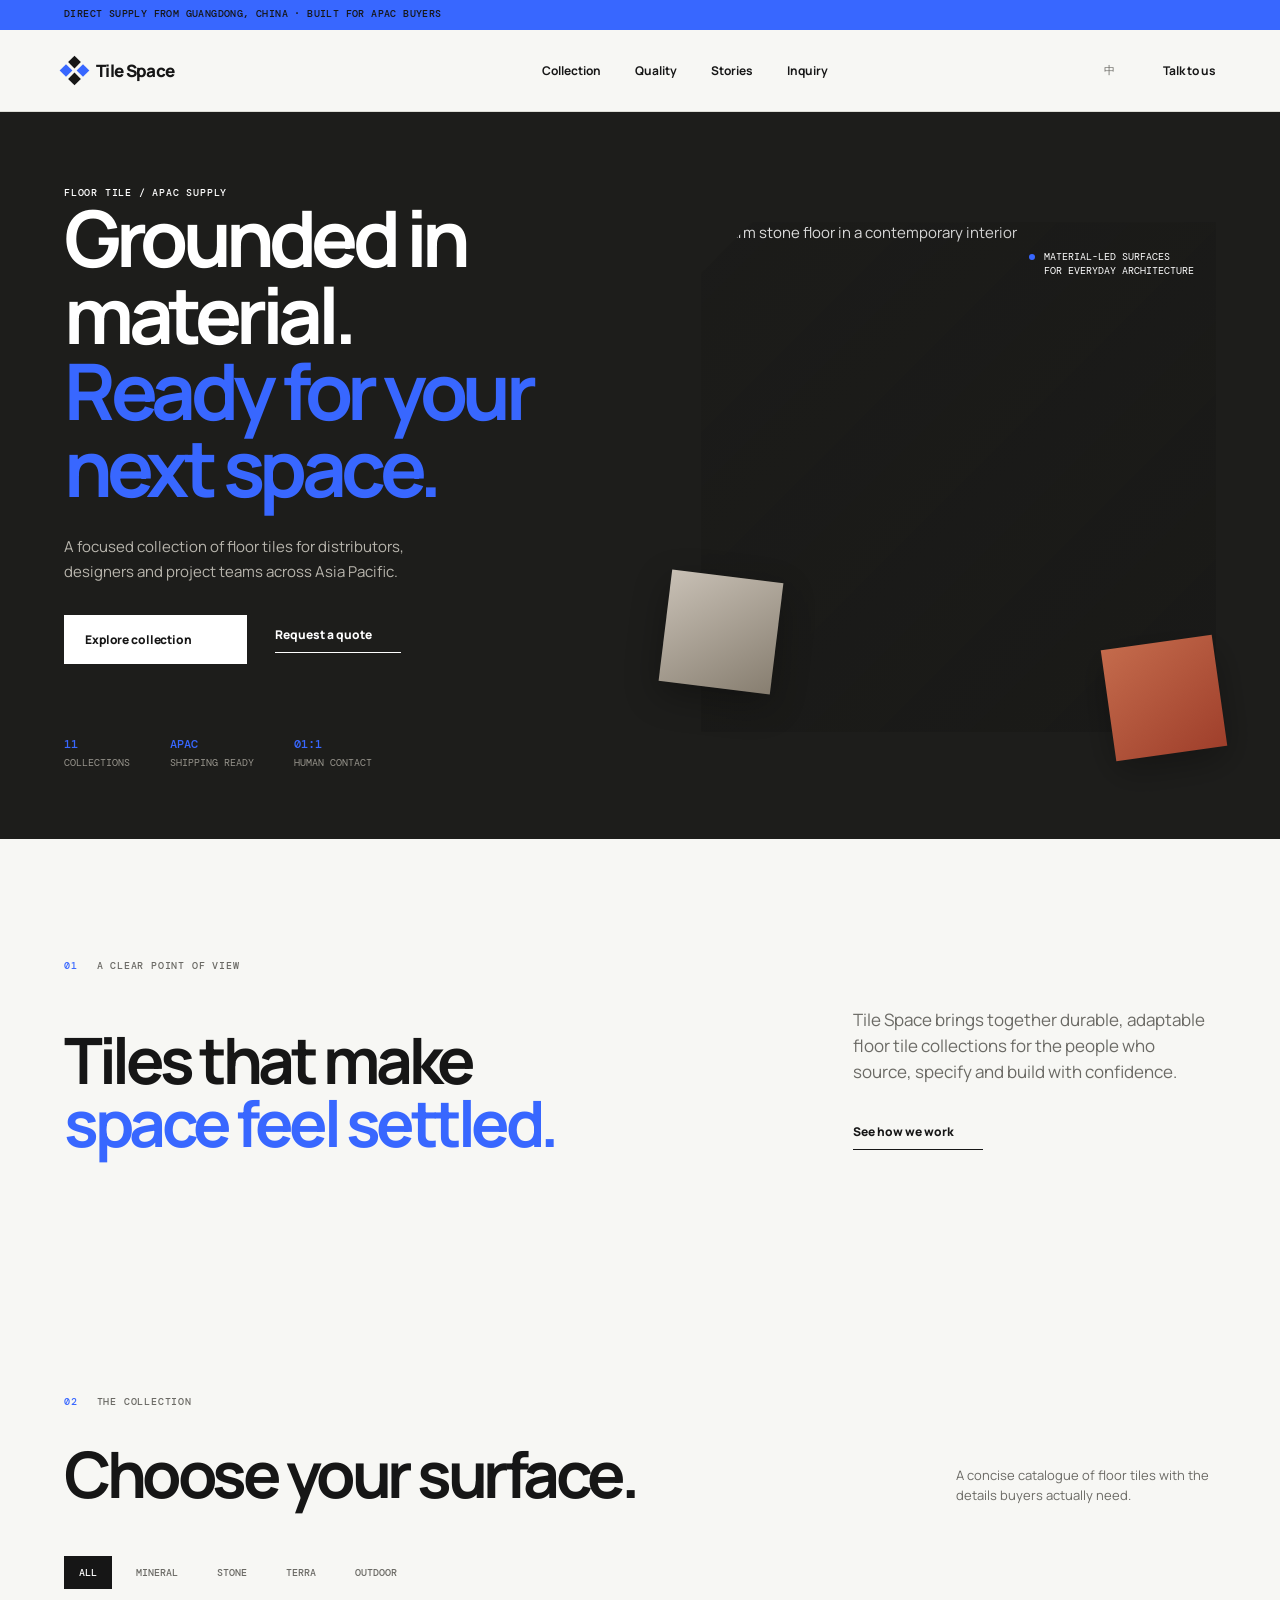
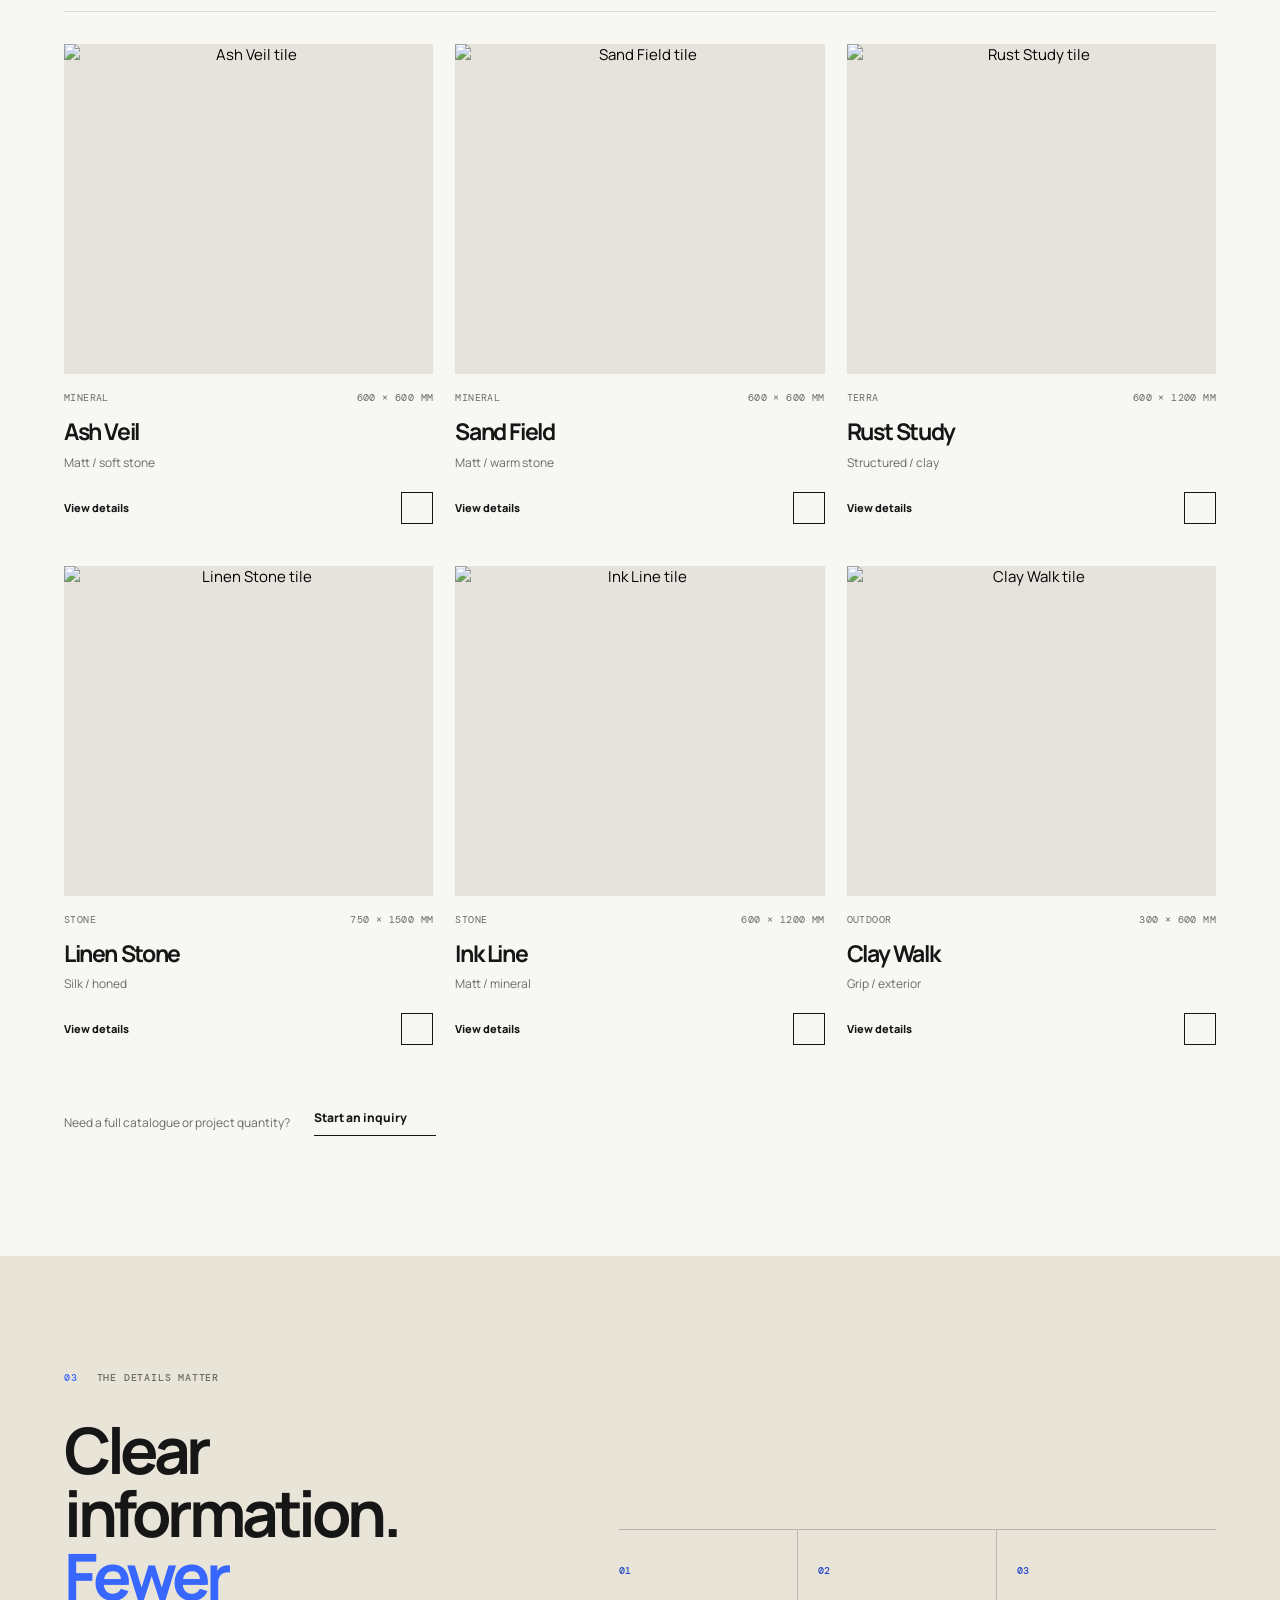
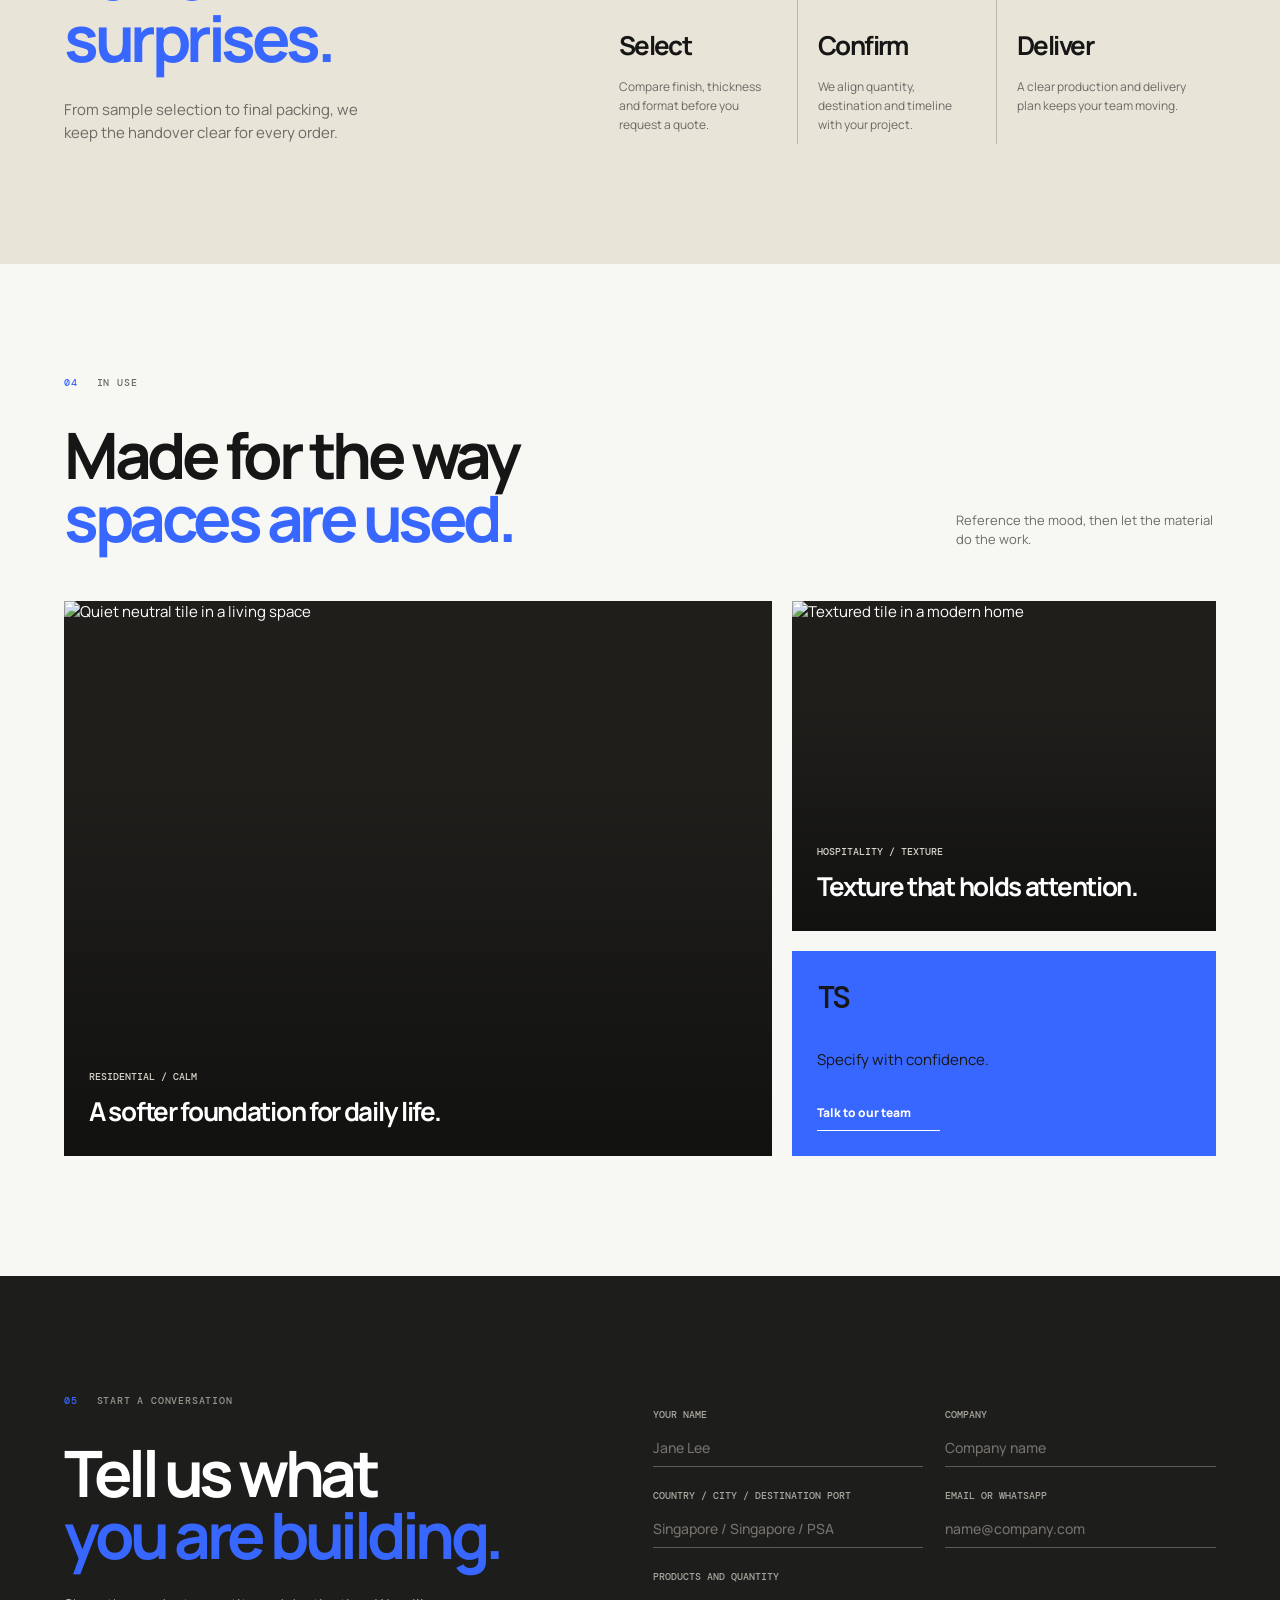
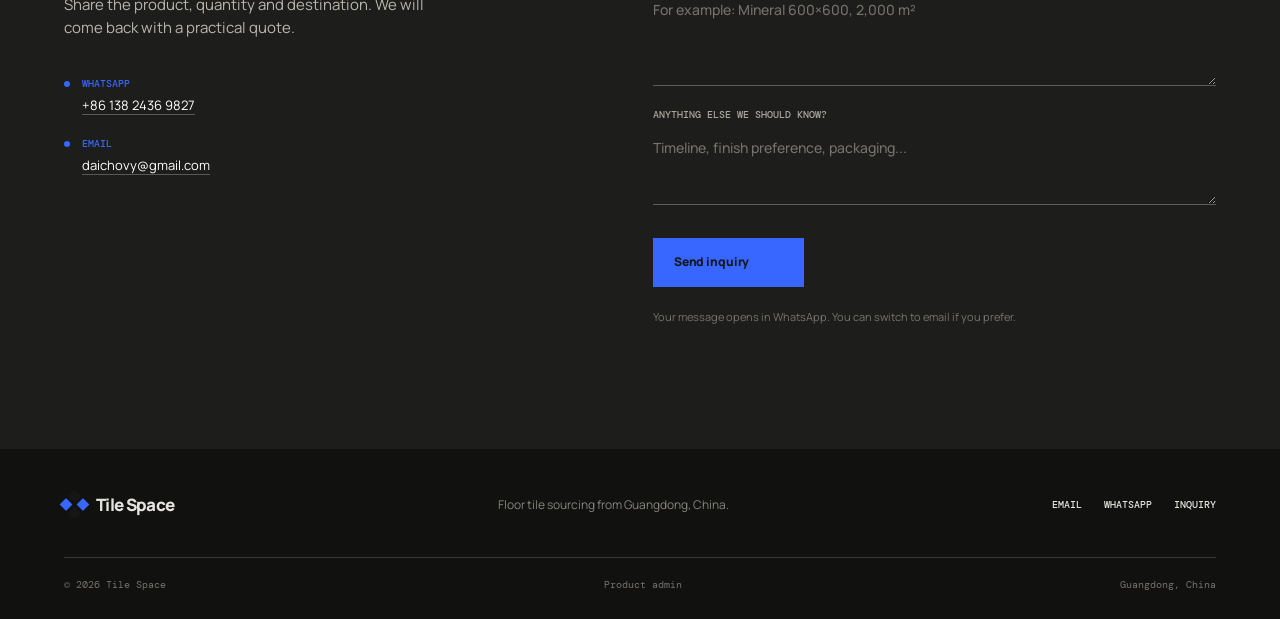
==== index.html @ 3f63b6d7 "Build Tile Space bilingual tile website" ====
<!doctype html>
<html lang="en">
<head>
  <meta charset="UTF-8" />
  <meta name="viewport" content="width=device-width, initial-scale=1.0" />
  <meta name="description" content="Tile Space supplies considered floor tiles for APAC buyers. Explore collections, request a volume quote, and speak with our team." />
  <title>Tile Space | Floor tiles for considered spaces</title>
  <link rel="preconnect" href="https://fonts.googleapis.com" />
  <link rel="preconnect" href="https://fonts.gstatic.com" crossorigin />
  <link href="https://fonts.googleapis.com/css2?family=DM+Mono:wght@400;500&family=Manrope:wght@400;500;600;700;800&family=Noto+Sans+SC:wght@400;500;700&display=swap" rel="stylesheet" />
  <script src="https://unpkg.com/lucide@latest"></script>
  <link rel="stylesheet" href="styles.css" />
</head>
<body>
  <div class="announcement" id="announcement"></div>
  <header class="site-header">
    <a class="brand" href="#top" aria-label="Tile Space home">
      <span class="brand-mark"><i></i><i></i><i></i><i></i></span>
      <span>Tile Space</span>
    </a>
    <nav class="desktop-nav" aria-label="Main navigation">
      <a href="#collection" data-i18n="navCollection">Collection</a>
      <a href="#quality" data-i18n="navQuality">Quality</a>
      <a href="#stories" data-i18n="navStories">Stories</a>
      <a href="#inquiry" data-i18n="navInquiry">Inquiry</a>
    </nav>
    <div class="header-actions">
      <button class="language-switch" type="button" id="languageToggle" aria-label="Switch language">中</button>
      <a class="header-whatsapp" href="https://wa.me/8613824369827" target="_blank" rel="noreferrer"><i class="button-icon" data-lucide="message-circle" aria-hidden="true"></i><span data-i18n="talkToUs">Talk to us</span></a>
      <button class="menu-toggle" type="button" id="menuToggle" aria-label="Open menu"><span></span><span></span></button>
    </div>
  </header>

  <main id="top">
    <section class="hero section-dark">
      <div class="hero-copy">
        <p class="eyebrow" data-i18n="heroEyebrow">FLOOR TILE / APAC SUPPLY</p>
        <h1 data-i18n="heroTitle">Grounded in material.<br /><em>Ready for your next space.</em></h1>
        <p class="hero-lede" data-i18n="heroLede">A focused collection of floor tiles for distributors, designers and project teams across Asia Pacific.</p>
        <div class="hero-actions">
          <a class="button button-light" href="#collection"><span data-i18n="exploreCollection">Explore collection</span><i class="button-icon" data-lucide="arrow-down-right" aria-hidden="true"></i></a>
          <a class="text-link light-link" href="#inquiry"><span data-i18n="requestQuote">Request a quote</span><i class="button-icon" data-lucide="arrow-up-right" aria-hidden="true"></i></a>
        </div>
        <div class="hero-meta">
          <div><strong>11</strong><span data-i18n="collections">collections</span></div>
          <div><strong>APAC</strong><span data-i18n="shippingReady">shipping ready</span></div>
          <div><strong>01:1</strong><span data-i18n="humanContact">human contact</span></div>
        </div>
      </div>
      <div class="hero-visual" aria-label="Tile application image">
        <div class="hero-image-frame">
          <img src="https://images.unsplash.com/photo-1600607687939-ce8a6c25118c?auto=format&fit=crop&w=1500&q=85" alt="Warm stone floor in a contemporary interior" />
        </div>
        <div class="hero-swatch hero-swatch-a"></div>
        <div class="hero-swatch hero-swatch-b"></div>
        <div class="hero-note"><span class="note-dot"></span><span data-i18n="heroNote">Material-led surfaces<br />for everyday architecture</span></div>
      </div>
    </section>

    <section class="intro-band section-light">
      <div class="section-kicker"><span>01</span><span data-i18n="sectionIntro">A clear point of view</span></div>
      <div class="intro-grid">
        <h2 data-i18n="introTitle">Tiles that make<br /><em>space feel settled.</em></h2>
        <div class="intro-copy"><p data-i18n="introCopy">Tile Space brings together durable, adaptable floor tile collections for the people who source, specify and build with confidence.</p><a class="text-link dark-link" href="#quality"><span data-i18n="seeHowWeWork">See how we work</span><i class="button-icon" data-lucide="arrow-down-right" aria-hidden="true"></i></a></div>
      </div>
    </section>

    <section class="collection-section section-light" id="collection">
      <div class="section-heading">
        <div><div class="section-kicker"><span>02</span><span data-i18n="sectionCollection">The collection</span></div><h2 data-i18n="collectionTitle">Choose your surface.</h2></div>
        <p data-i18n="collectionCopy">A concise catalogue of floor tiles with the details buyers actually need.</p>
      </div>
      <div class="filter-row" id="filterRow" aria-label="Filter collections"></div>
      <div class="product-grid" id="productGrid"></div>
      <div class="collection-footer"><span data-i18n="catalogueNote">Need a full catalogue or project quantity?</span><a class="text-link dark-link" href="#inquiry"><span data-i18n="startInquiry">Start an inquiry</span><i class="button-icon" data-lucide="arrow-up-right" aria-hidden="true"></i></a></div>
    </section>

    <section class="quality-section section-sand" id="quality">
      <div class="quality-intro"><div class="section-kicker"><span>03</span><span data-i18n="sectionQuality">The details matter</span></div><h2 data-i18n="qualityTitle">Clear information.<br /><em>Fewer surprises.</em></h2><p data-i18n="qualityCopy">From sample selection to final packing, we keep the handover clear for every order.</p></div>
      <div class="quality-steps">
        <article><span class="step-number">01</span><h3 data-i18n="qualityOneTitle">Select</h3><p data-i18n="qualityOneCopy">Compare finish, thickness and format before you request a quote.</p></article>
        <article><span class="step-number">02</span><h3 data-i18n="qualityTwoTitle">Confirm</h3><p data-i18n="qualityTwoCopy">We align quantity, destination and timeline with your project.</p></article>
        <article><span class="step-number">03</span><h3 data-i18n="qualityThreeTitle">Deliver</h3><p data-i18n="qualityThreeCopy">A clear production and delivery plan keeps your team moving.</p></article>
      </div>
    </section>

    <section class="stories-section section-light" id="stories">
      <div class="section-heading"><div><div class="section-kicker"><span>04</span><span data-i18n="sectionStories">In use</span></div><h2 data-i18n="storiesTitle">Made for the way<br /><em>spaces are used.</em></h2></div><p data-i18n="storiesCopy">Reference the mood, then let the material do the work.</p></div>
      <div class="story-grid">
        <article class="story-card story-wide"><img src="https://images.unsplash.com/photo-1600566753190-17f0baa2a6c3?auto=format&fit=crop&w=1400&q=85" alt="Quiet neutral tile in a living space" /><div class="story-overlay"><span data-i18n="storyOneTag">RESIDENTIAL / CALM</span><h3 data-i18n="storyOneTitle">A softer foundation for daily life.</h3></div></article>
        <article class="story-card"><img src="https://images.unsplash.com/photo-1600566753086-00f18fb6b3ea?auto=format&fit=crop&w=900&q=85" alt="Textured tile in a modern home" /><div class="story-overlay"><span data-i18n="storyTwoTag">HOSPITALITY / TEXTURE</span><h3 data-i18n="storyTwoTitle">Texture that holds attention.</h3></div></article>
        <article class="story-card story-tile"><div class="story-tile-inner"><span class="tile-glyph">TS</span><span data-i18n="storyThreeTitle">Specify with confidence.</span><a class="text-link light-link" href="#inquiry"><span data-i18n="talkToTeam">Talk to our team</span><i class="button-icon" data-lucide="arrow-up-right" aria-hidden="true"></i></a></div></article>
      </div>
    </section>

    <section class="inquiry-section section-dark" id="inquiry">
      <div class="inquiry-copy"><div class="section-kicker"><span>05</span><span data-i18n="sectionInquiry">Start a conversation</span></div><h2 data-i18n="inquiryTitle">Tell us what<br /><em>you are building.</em></h2><p data-i18n="inquiryCopy">Share the product, quantity and destination. We will come back with a practical quote.</p><div class="contact-line"><span class="contact-dot"></span><div><strong>WhatsApp</strong><a href="https://wa.me/8613824369827" target="_blank" rel="noreferrer">+86 138 2436 9827</a></div></div><div class="contact-line"><span class="contact-dot"></span><div><strong>Email</strong><a href="mailto:daichovy@gmail.com">daichovy@gmail.com</a></div></div></div>
      <form class="inquiry-form" id="inquiryForm">
        <div class="form-row"><label><span data-i18n="formName">Your name</span><input name="name" required placeholder="Jane Lee" /></label><label><span data-i18n="formCompany">Company</span><input name="company" placeholder="Company name" /></label></div>
        <div class="form-row"><label><span data-i18n="formLocation">Country / city / destination port</span><input name="location" required placeholder="Singapore / Singapore / PSA" /></label><label><span data-i18n="formContact">Email or WhatsApp</span><input name="contact" required placeholder="name@company.com" /></label></div>
        <label><span data-i18n="formProducts">Products and quantity</span><textarea name="products" rows="4" required placeholder="For example: Mineral 600×600, 2,000 m²"></textarea></label>
        <label><span data-i18n="formMessage">Anything else we should know?</span><textarea name="message" rows="3" placeholder="Timeline, finish preference, packaging..." ></textarea></label>
        <button class="button button-accent" type="submit"><span data-i18n="sendInquiry">Send inquiry</span><i class="button-icon" data-lucide="arrow-up-right" aria-hidden="true"></i></button>
        <p class="form-note" data-i18n="formNote">Your message opens in WhatsApp. You can switch to email if you prefer.</p>
      </form>
    </section>
  </main>

  <footer class="site-footer">
    <div class="footer-top"><a class="brand" href="#top"><span class="brand-mark"><i></i><i></i><i></i><i></i></span><span>Tile Space</span></a><p data-i18n="footerLine">Floor tile sourcing from Guangdong, China.</p><div class="footer-links"><a href="mailto:daichovy@gmail.com">Email</a><a href="https://wa.me/8613824369827" target="_blank" rel="noreferrer">WhatsApp</a><a href="#inquiry" data-i18n="footerInquiry">Inquiry</a></div></div>
    <div class="footer-bottom"><span>© 2026 Tile Space</span><a href="admin.html" data-i18n="adminLink">Product admin</a><span data-i18n="footerLocation">Guangdong, China</span></div>
  </footer>

  <div class="mobile-menu" id="mobileMenu" aria-hidden="true"><button class="mobile-close" id="mobileClose" aria-label="Close menu"><i data-lucide="x" aria-hidden="true"></i></button><a href="#collection" data-i18n="navCollection">Collection</a><a href="#quality" data-i18n="navQuality">Quality</a><a href="#stories" data-i18n="navStories">Stories</a><a href="#inquiry" data-i18n="navInquiry">Inquiry</a><a class="button button-accent" href="https://wa.me/8613824369827" target="_blank" rel="noreferrer"><span data-i18n="talkToUs">Talk to us</span><i class="button-icon" data-lucide="arrow-up-right" aria-hidden="true"></i></a></div>

  <dialog class="product-modal" id="productModal"><button class="modal-close" id="modalClose" aria-label="Close product details"><i data-lucide="x" aria-hidden="true"></i></button><div id="modalContent"></div></dialog>
  <div class="toast" id="toast" role="status"></div>
  <script src="data.js"></script>
  <script src="app.js"></script>
</body>
</html>
---- styles.css ----
:root {
  --ink: #161616;
  --muted: #6b6a65;
  --line: #dddcd6;
  --paper: #f7f7f4;
  --sand: #e9e4d8;
  --accent: #3867ff;
  --accent-dark: #2447c6;
  --charcoal: #1d1d1b;
  --white: #fff;
  --mono: 'DM Mono', monospace;
  --sans: 'Manrope', 'Noto Sans SC', Arial, sans-serif;
}
* { box-sizing: border-box; }
html { scroll-behavior: smooth; }
body { margin: 0; background: var(--paper); color: var(--ink); font-family: var(--sans); font-size: 15px; line-height: 1.5; }
a { color: inherit; text-decoration: none; }
button, input, textarea, select { font: inherit; }
button { cursor: pointer; border: 0; }
img { display: block; max-width: 100%; }
.announcement { height: 30px; padding: 7px 5vw; background: var(--accent); color: var(--ink); font: 500 10px var(--mono); letter-spacing: .04em; text-transform: uppercase; }
.site-header { height: 82px; padding: 0 5vw; display: flex; align-items: center; justify-content: space-between; border-bottom: 1px solid var(--line); background: rgba(247,247,244,.96); position: sticky; top: 0; z-index: 20; backdrop-filter: blur(12px); }
.brand { display: flex; align-items: center; gap: 11px; font-size: 17px; font-weight: 800; letter-spacing: -.04em; }
.brand-mark { display: grid; grid-template-columns: repeat(2, 9px); gap: 3px; width: 21px; height: 21px; transform: rotate(45deg); }
.brand-mark i { display: block; background: var(--ink); }
.brand-mark i:nth-child(2), .brand-mark i:nth-child(3) { background: var(--accent); }
.desktop-nav { display: flex; gap: 34px; margin-left: 100px; font-size: 12px; font-weight: 700; }
.desktop-nav a, .footer-links a { transition: color .2s; }
.desktop-nav a:hover, .footer-links a:hover { color: var(--accent-dark); }
.header-actions { display: flex; align-items: center; gap: 16px; }
.language-switch { background: transparent; font: 500 11px var(--mono); padding: 8px; color: var(--muted); }
.header-whatsapp { display: flex; gap: 8px; align-items: center; font-size: 12px; font-weight: 700; }
.button-icon { width: 16px; height: 16px; stroke-width: 1.7; }
.menu-toggle { display: none; width: 33px; height: 33px; background: transparent; padding: 7px; }
.menu-toggle span { display: block; height: 1px; background: var(--ink); margin: 5px 0; }
.section-dark { background: var(--charcoal); color: var(--white); }
.section-light { background: var(--paper); }
.section-sand { background: var(--sand); }
.hero { min-height: 650px; padding: 74px 5vw 70px; display: grid; grid-template-columns: 1fr 1fr; gap: 6vw; align-items: center; overflow: hidden; animation: hero-in .9s cubic-bezier(.22,.61,.36,1) both; }
.hero-copy { max-width: 620px; }
.eyebrow, .section-kicker { font: 500 10px var(--mono); letter-spacing: .08em; text-transform: uppercase; }
.section-kicker { display: flex; gap: 19px; color: var(--muted); margin-bottom: 35px; }
.section-dark .section-kicker { color: #97948c; }
.section-kicker span:first-child { color: var(--accent); }
h1, h2, h3, p { margin: 0; }
h1, h2 { font-size: clamp(45px, 6.1vw, 91px); line-height: .98; letter-spacing: -.07em; font-weight: 700; }
h2 { font-size: clamp(40px, 5vw, 70px); }
h1 em, h2 em { font-style: normal; color: var(--accent); }
.hero-copy > * { animation: copy-in .7s cubic-bezier(.22,.61,.36,1) both; animation-delay: calc(var(--item, 0) * 90ms); }
.hero-copy .eyebrow { --item: 1; }
.hero-copy h1 { --item: 2; }
.hero-copy .hero-lede { --item: 3; }
.hero-copy .hero-actions { --item: 4; }
.hero-copy .hero-meta { --item: 5; }
.hero-lede { max-width: 410px; color: #b8b5ad; font-size: 15px; line-height: 1.65; margin: 30px 0; }
.hero-actions { display: flex; align-items: center; gap: 28px; margin-bottom: 72px; }
.button { display: inline-flex; align-items: center; justify-content: center; gap: 18px; min-height: 49px; padding: 0 21px; font-size: 12px; font-weight: 800; letter-spacing: -.01em; transition: transform .2s, background .2s, box-shadow .2s; }
.button:hover { transform: translateY(-2px) scale(1.01); box-shadow: 0 10px 22px rgba(0,0,0,.12); }
.button-light { background: var(--white); color: var(--ink); }
.button-dark { background: var(--ink); color: var(--white); }
.button-accent { background: var(--accent); color: var(--ink); }
.button-outline { background: transparent; border: 1px solid var(--line); color: var(--ink); }
.text-link { font-size: 12px; font-weight: 800; display: inline-flex; align-items: center; gap: 13px; border-bottom: 1px solid currentColor; padding-bottom: 8px; transition: gap .25s, color .2s; }
.text-link:hover { gap: 18px; }
.light-link { color: var(--white); }
.dark-link { color: var(--ink); }
.hero-meta { display: flex; gap: 40px; }
.hero-meta div { display: flex; flex-direction: column; gap: 4px; }
.hero-meta strong { font: 500 12px var(--mono); color: var(--accent); }
.hero-meta span { font: 10px var(--mono); color: #97948c; text-transform: uppercase; }
.hero-visual { min-height: 510px; position: relative; }
.hero-image-frame { height: 510px; overflow: hidden; position: absolute; right: 0; top: 0; width: min(100%, 515px); clip-path: polygon(10% 0,100% 0,100% 91%,88% 100%,0 100%,0 10%); }
.hero-image-frame img { width: 100%; height: 100%; object-fit: cover; filter: saturate(.65) contrast(1.05); }
.hero-image-frame:after { content: ''; position: absolute; inset: 0; background: linear-gradient(135deg, rgba(20,20,18,.13), rgba(20,20,18,.35)); }
.hero-swatch { position: absolute; width: 112px; height: 112px; box-shadow: 0 12px 35px rgba(0,0,0,.3); transition: transform .4s; }
.hero-swatch:hover { transform: rotate(0) translateY(-5px); }
.hero-swatch-a { left: -13px; bottom: 44px; background: linear-gradient(145deg,#c8c0b5,#877e70); transform: rotate(7deg); }
.hero-swatch-b { right: -4px; bottom: -22px; background: linear-gradient(145deg,#c46b4c,#9f3f2b); transform: rotate(-8deg); }
.hero-note { position: absolute; right: 22px; top: 28px; display: flex; gap: 9px; align-items: flex-start; font-size: 10px; line-height: 1.35; color: var(--white); font-family: var(--mono); text-transform: uppercase; }
.note-dot, .contact-dot { width: 6px; height: 6px; background: var(--accent); border-radius: 50%; display: block; margin-top: 4px; flex: none; }
.intro-band { padding: 120px 5vw 128px; }
.intro-grid { display: grid; grid-template-columns: 1.3fr .7fr; gap: 9vw; align-items: end; }
.intro-copy { max-width: 360px; padding-bottom: 5px; }
.intro-copy p { color: var(--muted); font-size: 17px; line-height: 1.55; margin-bottom: 34px; }
.collection-section, .stories-section { padding: 112px 5vw 120px; }
.section-heading { display: flex; justify-content: space-between; align-items: flex-end; gap: 20px; margin-bottom: 51px; }
.section-heading p { max-width: 260px; color: var(--muted); font-size: 13px; }
.filter-row { display: flex; gap: 9px; flex-wrap: wrap; border-bottom: 1px solid var(--line); padding-bottom: 22px; margin-bottom: 32px; }
.filter-chip { background: transparent; border: 1px solid transparent; padding: 9px 14px; color: var(--muted); font: 500 10px var(--mono); text-transform: uppercase; transition: all .2s; }
.filter-chip:hover, .filter-chip.active { border-color: var(--ink); color: var(--ink); }
.filter-chip.active { background: var(--ink); color: var(--white); }
.product-grid { display: grid; grid-template-columns: repeat(3, 1fr); gap: 42px 22px; }
.product-card { animation: rise .55s both; animation-delay: var(--delay); }
@keyframes rise { from { opacity: 0; transform: translateY(14px); } to { opacity: 1; transform: none; } }
.product-image { height: 330px; width: 100%; position: relative; overflow: hidden; background: #e6e3dd; padding: 0; }
.product-image img { width: 100%; height: 100%; object-fit: cover; transition: transform .5s, filter .5s; filter: saturate(.72); }
.product-image:hover img { transform: scale(1.05); filter: saturate(.92); }
.image-arrow { position: absolute; right: 16px; top: 16px; width: 34px; height: 34px; border-radius: 50%; background: rgba(255,255,255,.9); display: grid; place-items: center; opacity: 0; transform: translateY(5px); transition: .25s; }
.image-arrow svg { width: 17px; height: 17px; }
.product-image:hover .image-arrow { opacity: 1; transform: none; }
.product-card-body { padding-top: 17px; }
.product-meta { display: flex; justify-content: space-between; color: var(--muted); font: 10px var(--mono); text-transform: uppercase; letter-spacing: .04em; }
.product-card h3 { font-size: 23px; letter-spacing: -.06em; margin: 10px 0 5px; }
.product-card-body > p { color: var(--muted); font-size: 12px; }
.product-actions { display: flex; justify-content: space-between; align-items: center; margin-top: 20px; }
.small-link { background: transparent; padding: 0; color: var(--ink); font-size: 11px; font-weight: 800; display: inline-flex; align-items: center; gap: 4px; }
.small-link svg { width: 14px; height: 14px; }
.add-button { height: 32px; width: 32px; border: 1px solid var(--ink); background: transparent; font-size: 19px; line-height: 1; transition: .2s; }
.add-button:hover, .add-button.added { background: var(--accent); border-color: var(--accent); transform: scale(1.08); }
.add-button svg { width: 16px; height: 16px; }
.collection-footer { display: flex; align-items: center; gap: 24px; margin-top: 64px; color: var(--muted); font-size: 12px; }
.quality-section { padding: 115px 5vw 120px; display: grid; grid-template-columns: 1fr 1.4fr; gap: 10vw; }
.quality-intro { max-width: 465px; }
.quality-intro h2 { margin-bottom: 29px; }
.quality-intro p { max-width: 325px; color: var(--muted); font-size: 15px; }
.quality-steps { border-top: 1px solid rgba(22,22,22,.22); display: grid; grid-template-columns: repeat(3,1fr); align-self: end; }
.quality-steps article { padding: 28px 20px 10px 0; border-right: 1px solid rgba(22,22,22,.22); margin-right: 20px; transition: transform .25s; }
.quality-steps article:hover { transform: translateY(-5px); }
.quality-steps article:last-child { border: 0; margin: 0; }
.step-number { font: 500 10px var(--mono); color: var(--accent-dark); }
.quality-steps h3 { font-size: 26px; letter-spacing: -.06em; margin: 45px 0 12px; }
.quality-steps p { font-size: 12px; color: var(--muted); line-height: 1.6; max-width: 170px; }
.story-grid { display: grid; grid-template-columns: 1.25fr .75fr; grid-template-rows: 330px 205px; gap: 20px; }
.story-card { position: relative; overflow: hidden; background: #1f1e1b; color: var(--white); }
.story-card img { width: 100%; height: 100%; object-fit: cover; filter: saturate(.7); transition: transform .5s; }
.story-card:hover img { transform: scale(1.04); }
.story-wide { grid-row: 1 / span 2; }
.story-overlay { position: absolute; inset: 0; padding: 25px; display: flex; flex-direction: column; justify-content: flex-end; background: linear-gradient(transparent 32%, rgba(12,12,11,.72)); }
.story-overlay span { font: 500 10px var(--mono); color: #d7d3c9; margin-bottom: 9px; }
.story-overlay h3 { font-size: 26px; letter-spacing: -.05em; max-width: 410px; }
.story-tile { background: var(--accent); color: var(--ink); }
.story-tile-inner { height: 100%; padding: 25px; display: flex; flex-direction: column; justify-content: space-between; }
.tile-glyph { font: 500 32px var(--mono); letter-spacing: -.12em; }
.story-tile .text-link { align-self: flex-start; }
.inquiry-section { padding: 118px 5vw 124px; display: grid; grid-template-columns: .9fr 1.1fr; gap: 10vw; }
.inquiry-copy { max-width: 460px; }
.inquiry-copy h2 { margin-bottom: 27px; }
.inquiry-copy > p { max-width: 365px; color: #b8b5ad; font-size: 15px; }
.contact-line { display: flex; gap: 12px; margin-top: 38px; align-items: flex-start; }
.contact-line + .contact-line { margin-top: 20px; }
.contact-line strong { display: block; font: 500 10px var(--mono); color: var(--accent); text-transform: uppercase; margin-bottom: 4px; }
.contact-line a { font-size: 13px; border-bottom: 1px solid #5b5954; }
.inquiry-form { padding-top: 14px; display: flex; flex-direction: column; gap: 22px; }
.form-row { display: grid; grid-template-columns: 1fr 1fr; gap: 22px; }
.inquiry-form label { display: flex; flex-direction: column; gap: 8px; font: 500 10px var(--mono); color: #aaa69e; text-transform: uppercase; }
.inquiry-form input, .inquiry-form textarea { border: 0; border-bottom: 1px solid #5d5b56; background: transparent; color: var(--white); padding: 9px 0; font-family: var(--sans); font-size: 14px; outline: 0; border-radius: 0; resize: vertical; }
.inquiry-form input:focus, .inquiry-form textarea:focus { border-color: var(--accent); }
.inquiry-form input::placeholder, .inquiry-form textarea::placeholder { color: #75716b; }
.inquiry-form .button { align-self: flex-start; margin-top: 11px; }
.form-note { font-size: 11px; color: #77736d; }
.site-footer { padding: 43px 5vw 28px; background: #11110f; color: #e5e3de; }
.footer-top { display: flex; align-items: center; justify-content: space-between; gap: 25px; padding-bottom: 39px; border-bottom: 1px solid #393834; }
.footer-top p { font-size: 12px; color: #87847c; }
.footer-links { display: flex; gap: 22px; font: 500 10px var(--mono); text-transform: uppercase; }
.footer-bottom { display: flex; justify-content: space-between; padding-top: 20px; color: #77736d; font: 10px var(--mono); }
.footer-bottom a:hover { color: var(--accent); }
.mobile-menu { display: none; }
.product-modal { border: 0; padding: 0; width: min(860px, calc(100% - 32px)); background: var(--paper); color: var(--ink); box-shadow: 0 30px 100px rgba(0,0,0,.32); }
.product-modal::backdrop { background: rgba(8,8,7,.72); backdrop-filter: blur(4px); }
.modal-close { position: absolute; right: 17px; top: 14px; background: transparent; color: var(--ink); z-index: 1; }
.modal-close svg, .mobile-close svg { width: 24px; height: 24px; }
.modal-grid { display: grid; grid-template-columns: 1fr 1fr; min-height: 470px; }
.modal-image { background: #ddd9d0; }
.modal-image img { width: 100%; height: 100%; object-fit: cover; filter: saturate(.75); }
.modal-details { padding: 65px 47px 45px; display: flex; flex-direction: column; align-items: flex-start; }
.modal-details h2 { font-size: 52px; margin: 14px 0; }
.modal-note { color: var(--muted); font-size: 12px; }
.modal-details dl { width: 100%; margin: 42px 0 38px; border-top: 1px solid var(--line); }
.modal-details dl div { display: flex; justify-content: space-between; gap: 20px; border-bottom: 1px solid var(--line); padding: 13px 0; font-size: 12px; }
.modal-details dt { font: 500 10px var(--mono); color: var(--muted); text-transform: uppercase; }
.modal-details dd { margin: 0; text-align: right; }
.toast { position: fixed; right: 24px; bottom: 24px; background: var(--ink); color: var(--white); padding: 14px 18px; font-size: 12px; box-shadow: 0 8px 30px rgba(0,0,0,.2); transform: translateY(20px); opacity: 0; pointer-events: none; transition: .25s; z-index: 30; }
.toast.show { transform: none; opacity: 1; }
.empty-state { color: var(--muted); padding: 50px 0; }
.admin-page { background: var(--paper); }
.admin-header { position: relative; }
.admin-header-actions { display: flex; align-items: center; gap: 30px; }
.admin-label { font: 500 10px var(--mono); color: var(--muted); letter-spacing: .08em; }
.admin-main { padding: 80px 8vw 110px; }
.admin-intro { display: flex; justify-content: space-between; align-items: flex-end; gap: 40px; margin-bottom: 65px; }
.admin-intro h1 { font-size: clamp(42px,6vw,74px); max-width: 680px; margin: 15px 0 20px; }
.admin-intro p:not(.eyebrow) { max-width: 560px; color: var(--muted); font-size: 15px; }
.admin-actions { display: flex; gap: 10px; flex: none; }
.admin-toolbar { display: flex; justify-content: space-between; align-items: center; border-bottom: 1px solid var(--line); padding-bottom: 17px; margin-bottom: 18px; color: var(--muted); font: 500 10px var(--mono); text-transform: uppercase; }
.admin-list { display: flex; flex-direction: column; gap: 13px; }
.admin-product { background: #fff; border: 1px solid var(--line); padding: 23px 25px 29px; transition: box-shadow .25s, transform .25s; }
.admin-product:hover { box-shadow: 0 12px 30px rgba(0,0,0,.06); transform: translateY(-2px); }
.admin-product-head { display: flex; justify-content: space-between; align-items: center; margin-bottom: 24px; }
.admin-product-head > div { display: flex; align-items: center; gap: 13px; }
.admin-index { font: 500 10px var(--mono); color: var(--accent-dark); }
.admin-product-head strong { font-size: 17px; letter-spacing: -.04em; }
.delete-product { background: transparent; color: var(--muted); font: 500 10px var(--mono); text-transform: uppercase; transition: color .2s; }
.delete-product:hover { color: var(--accent-dark); }
.admin-fields { display: grid; grid-template-columns: repeat(3,1fr); gap: 18px 22px; }
.admin-fields label { display: flex; flex-direction: column; gap: 7px; font: 500 10px var(--mono); color: var(--muted); text-transform: uppercase; }
.admin-fields input, .admin-fields select { border: 0; border-bottom: 1px solid var(--line); padding: 9px 0; background: transparent; outline: 0; color: var(--ink); font-size: 13px; }
.admin-fields input:focus, .admin-fields select:focus { border-color: var(--accent); }
.admin-fields .field-wide { grid-column: 1 / -1; }
.admin-footer-note { display: flex; gap: 15px; margin-top: 38px; padding-top: 20px; border-top: 1px solid var(--line); font-size: 12px; color: var(--muted); }
.admin-footer-note strong { color: var(--ink); }
.motion-ready main > section, .motion-ready .site-footer { opacity: 0; transform: translateY(26px); transition: opacity .75s cubic-bezier(.22,.61,.36,1), transform .75s cubic-bezier(.22,.61,.36,1); }
.motion-ready main > section.is-visible, .motion-ready .site-footer.is-visible { opacity: 1; transform: none; }
@keyframes hero-in { from { opacity: 0; } to { opacity: 1; } }
@keyframes copy-in { from { opacity: 0; transform: translateY(15px); } to { opacity: 1; transform: none; } }
@media (max-width: 900px) {
  .desktop-nav, .header-whatsapp { display: none; }
  .menu-toggle { display: block; }
  .hero { grid-template-columns: 1fr; padding-top: 58px; gap: 50px; }
  .hero-visual { min-height: 430px; }
  .hero-image-frame { height: 430px; width: 88%; }
  .hero-actions { margin-bottom: 50px; }
  .intro-grid, .quality-section, .inquiry-section { grid-template-columns: 1fr; gap: 48px; }
  .intro-band, .collection-section, .quality-section, .stories-section, .inquiry-section { padding-top: 84px; padding-bottom: 88px; }
  .product-grid { grid-template-columns: repeat(2,1fr); }
  .story-grid { grid-template-columns: 1fr 1fr; grid-template-rows: 300px 210px; }
  .story-wide { grid-row: 1 / span 2; }
  .footer-top { flex-wrap: wrap; }
  .admin-intro { flex-direction: column; align-items: flex-start; }
  .admin-fields { grid-template-columns: repeat(2,1fr); }
}
@media (max-width: 600px) {
  .announcement { padding-left: 20px; font-size: 9px; }
  .site-header { height: 70px; padding: 0 20px; }
  .hero { padding: 52px 20px 56px; min-height: 0; }
  .hero h1 { font-size: 50px; }
  .hero-lede { font-size: 14px; margin-top: 25px; }
  .hero-actions { align-items: flex-start; flex-direction: column; gap: 20px; margin-bottom: 45px; }
  .hero-meta { gap: 22px; }
  .hero-visual { min-height: 340px; }
  .hero-image-frame { height: 340px; width: 92%; }
  .hero-swatch { width: 76px; height: 76px; }
  .hero-swatch-a { left: -5px; bottom: 31px; }
  .hero-swatch-b { right: 2px; bottom: -13px; }
  .hero-note { right: 8px; top: 18px; }
  .intro-band, .collection-section, .quality-section, .stories-section, .inquiry-section { padding-left: 20px; padding-right: 20px; }
  .intro-band { padding-top: 76px; padding-bottom: 79px; }
  .intro-grid { gap: 32px; }
  .intro-grid h2, .section-heading h2, .quality-intro h2, .stories-section h2, .inquiry-copy h2 { font-size: 42px; }
  .section-kicker { margin-bottom: 26px; }
  .section-heading { align-items: flex-start; flex-direction: column; margin-bottom: 35px; }
  .section-heading p { max-width: 320px; }
  .product-grid { grid-template-columns: 1fr; gap: 38px; }
  .product-image { height: 350px; }
  .collection-footer { align-items: flex-start; flex-direction: column; gap: 16px; }
  .quality-steps { grid-template-columns: 1fr; border-top: 0; }
  .quality-steps article { border-right: 0; border-top: 1px solid rgba(22,22,22,.22); padding: 20px 0 27px; margin: 0; }
  .quality-steps h3 { margin: 24px 0 8px; }
  .story-grid { display: flex; flex-direction: column; gap: 14px; }
  .story-card, .story-wide { height: 320px; }
  .story-tile { height: 220px; }
  .form-row { grid-template-columns: 1fr; gap: 22px; }
  .footer-top { align-items: flex-start; flex-direction: column; }
  .footer-links { flex-wrap: wrap; }
  .footer-bottom { gap: 13px; flex-wrap: wrap; }
  .mobile-menu { position: fixed; inset: 0; background: var(--charcoal); z-index: 50; display: flex; flex-direction: column; align-items: flex-start; padding: 100px 30px 30px; gap: 26px; color: var(--white); transform: translateX(100%); transition: transform .35s cubic-bezier(.22,.61,.36,1); }
  .mobile-menu.open { transform: none; }
  .mobile-menu > a:not(.button) { font-size: 32px; letter-spacing: -.06em; }
  .mobile-menu .button { margin-top: 12px; }
  .mobile-close { position: absolute; right: 23px; top: 22px; background: transparent; color: var(--white); }
  .modal-grid { grid-template-columns: 1fr; }
  .modal-image { height: 260px; }
  .modal-details { padding: 32px 25px 29px; }
  .modal-details h2 { font-size: 42px; }
  .admin-main { padding: 55px 20px 80px; }
  .admin-header-actions { gap: 10px; }
  .admin-label { display: none; }
  .admin-intro h1 { font-size: 48px; }
  .admin-actions { width: 100%; flex-direction: column; }
  .admin-actions .button { width: 100%; }
  .admin-fields { grid-template-columns: 1fr; }
  .admin-footer-note { flex-direction: column; gap: 7px; }
}
@media (prefers-reduced-motion: reduce) {
  *, *:before, *:after { animation-duration: .01ms !important; animation-iteration-count: 1 !important; scroll-behavior: auto !important; transition-duration: .01ms !important; }
  .motion-ready main > section, .motion-ready .site-footer { opacity: 1; transform: none; }
}
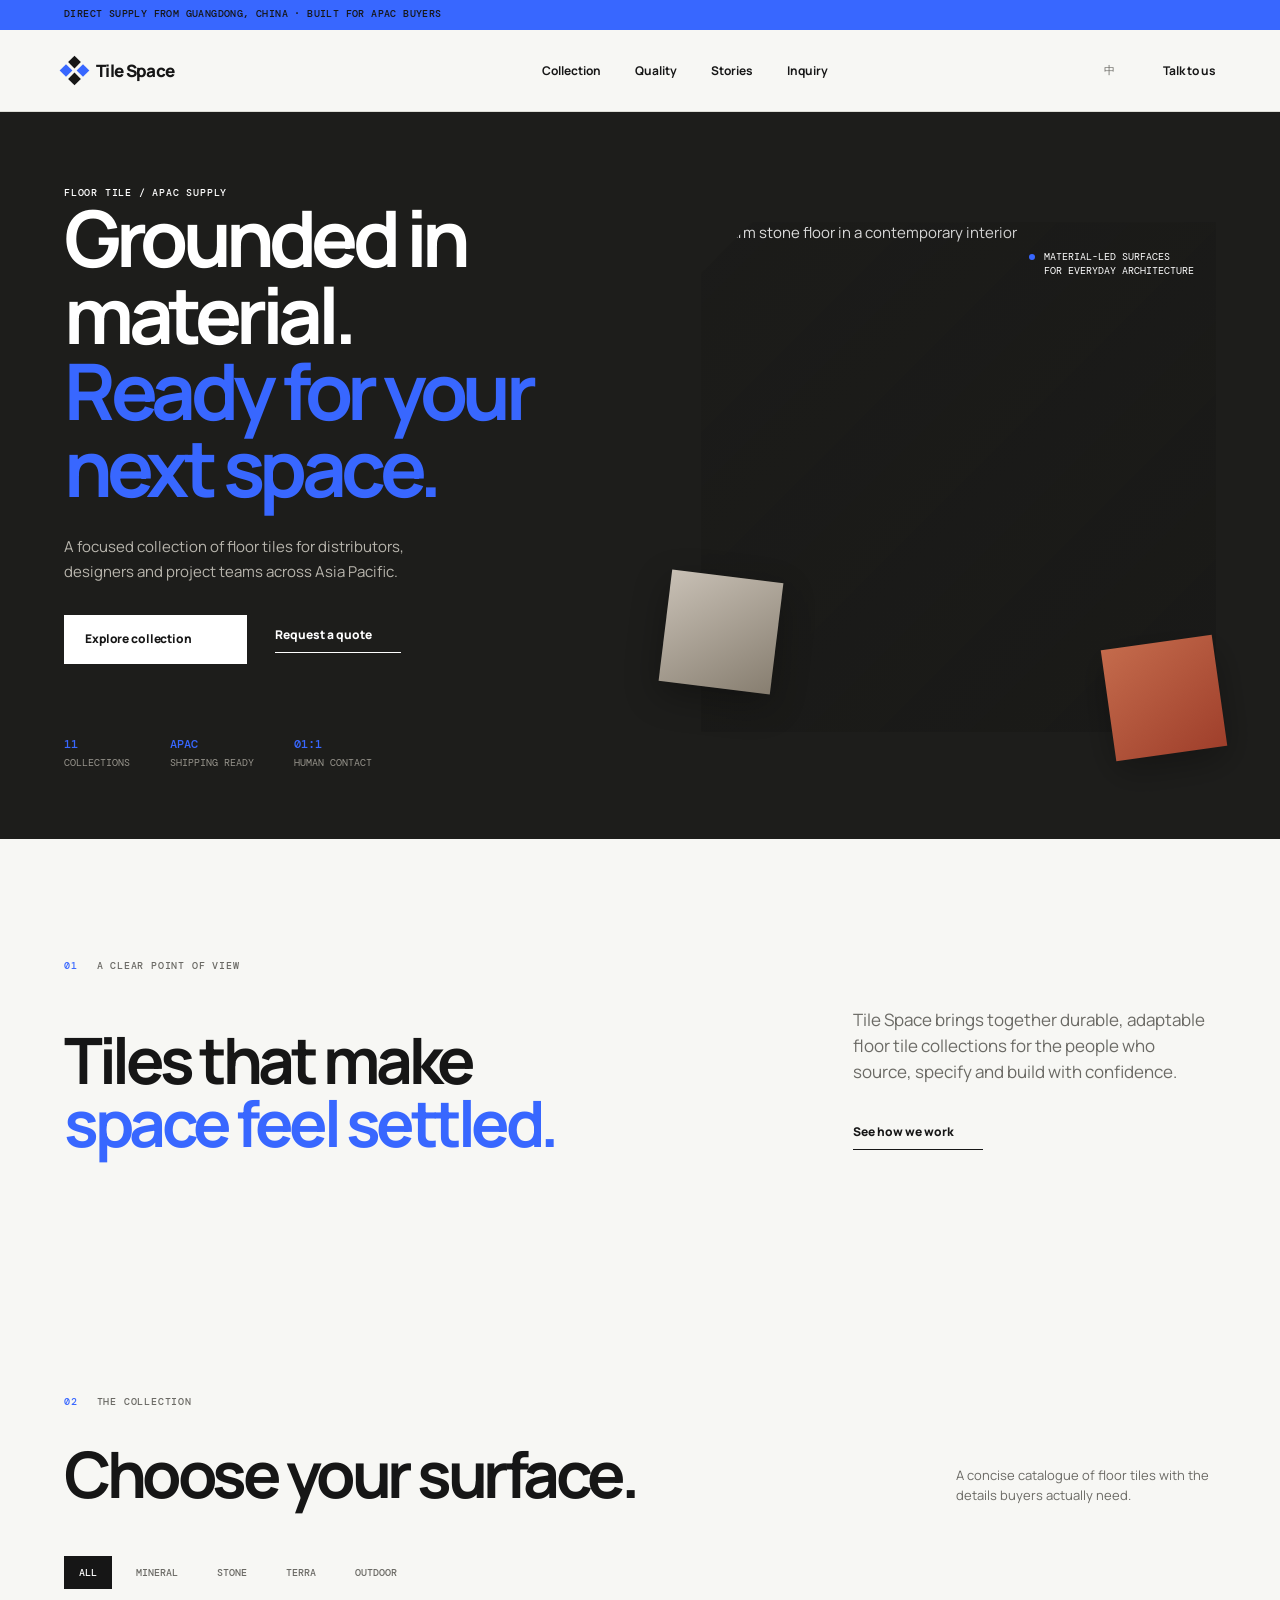
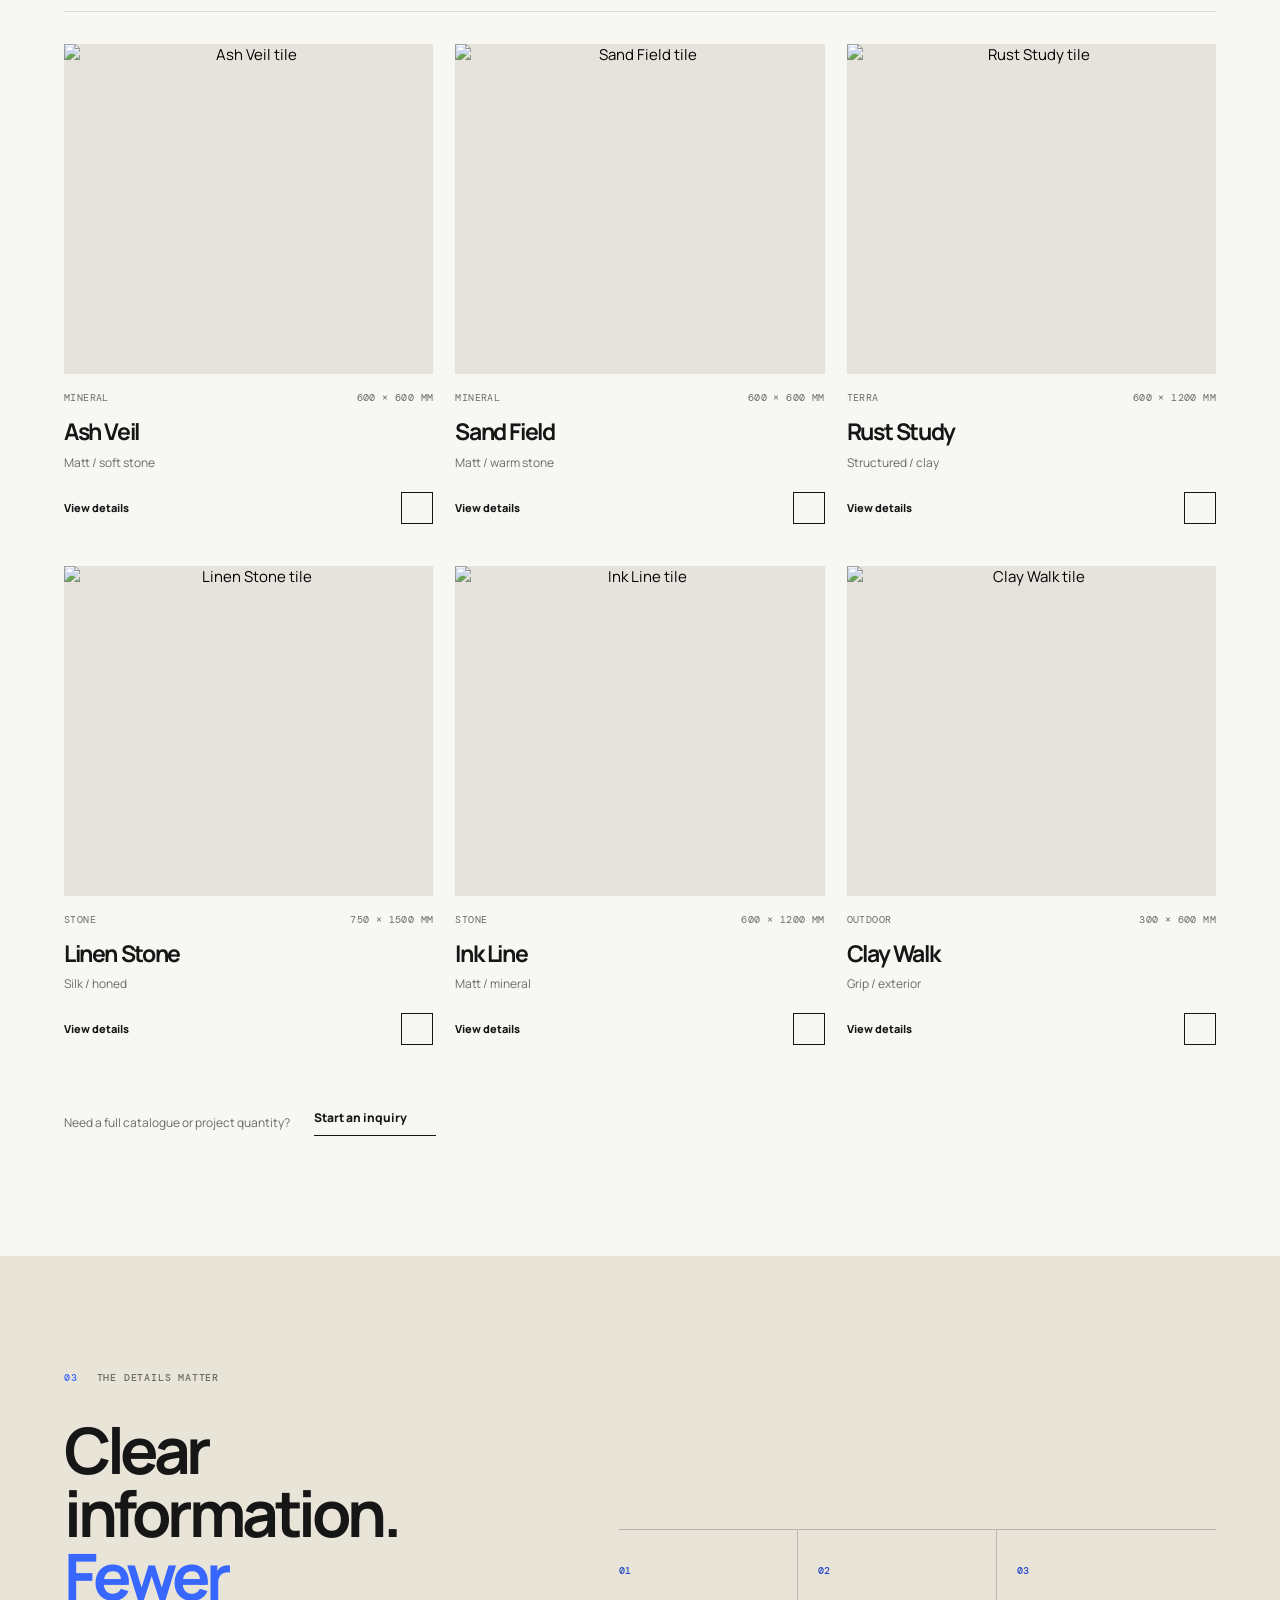
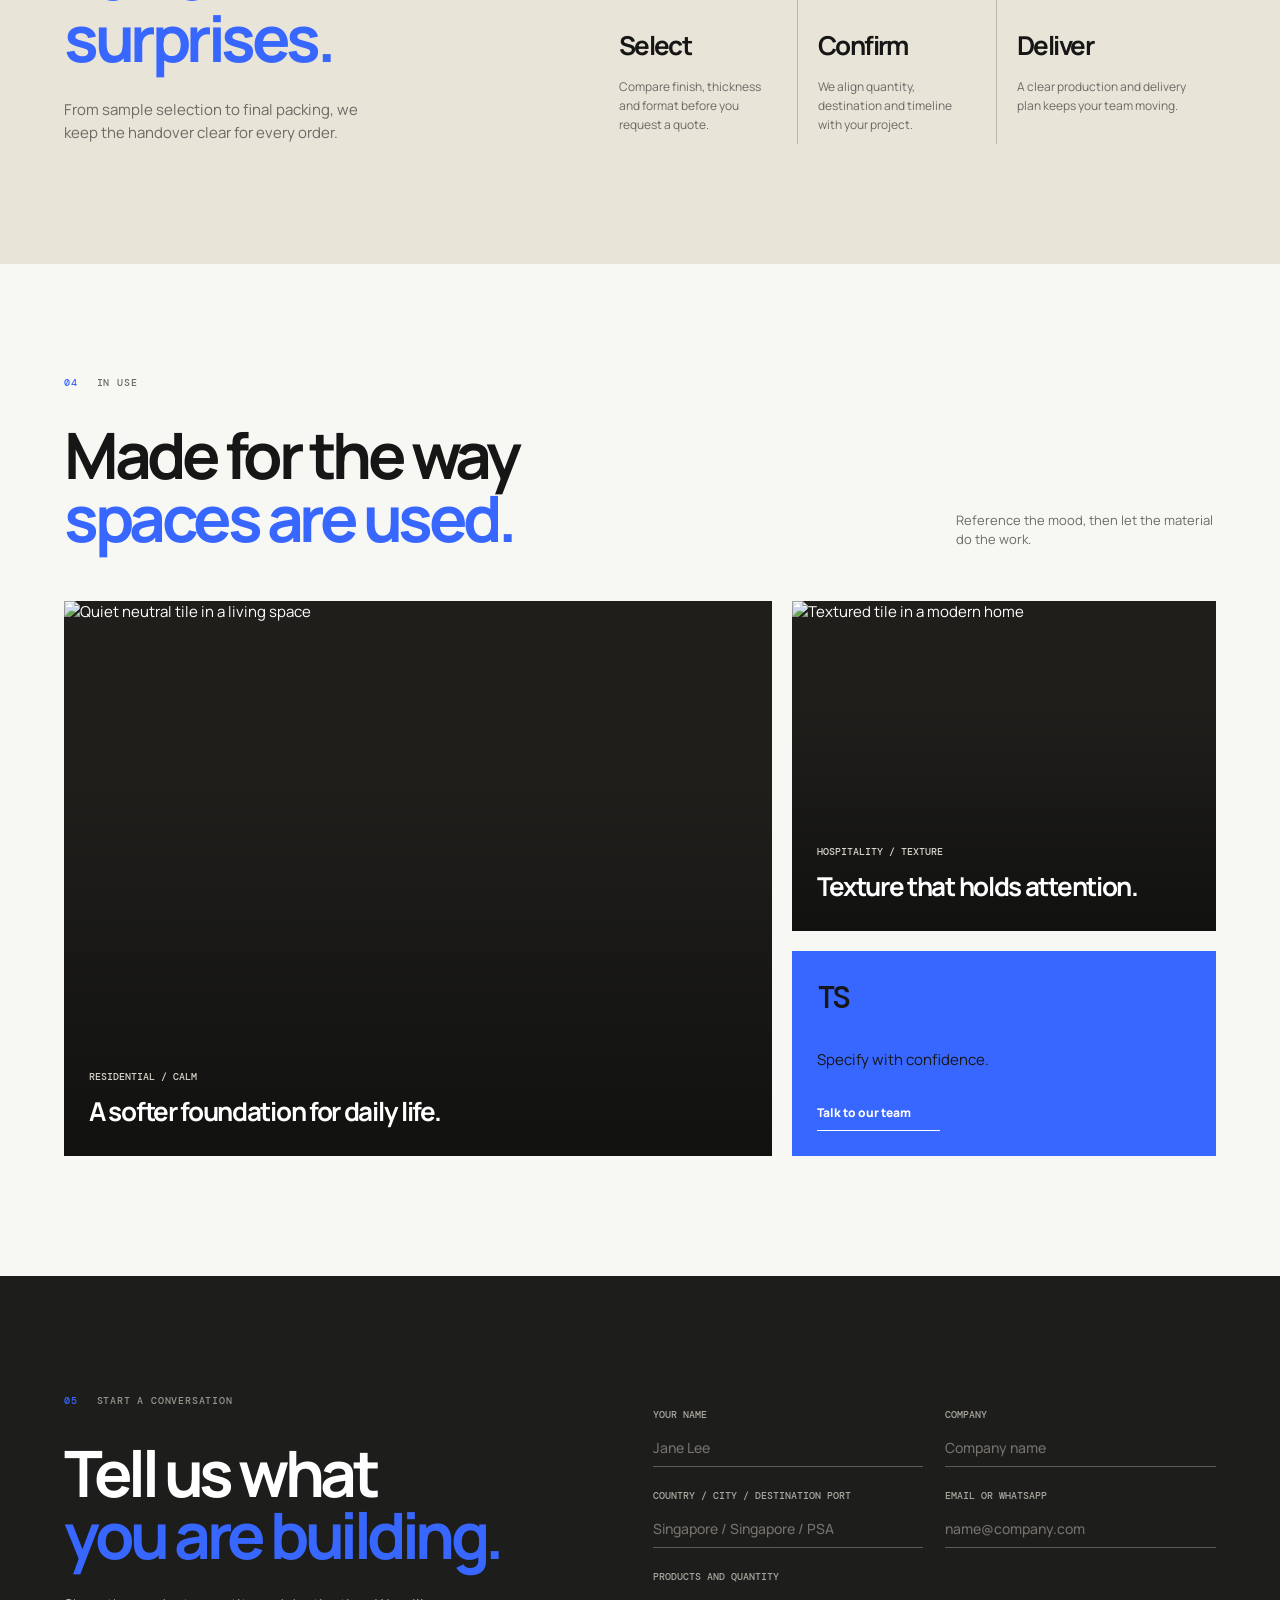
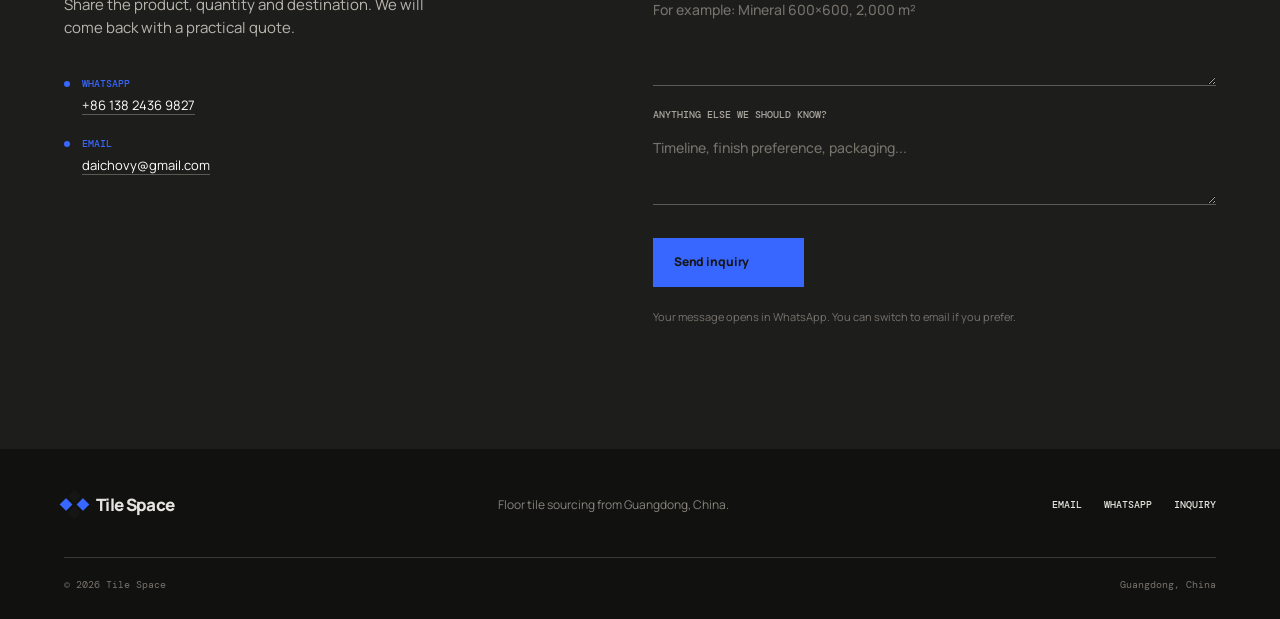
==== commit 766177c4: "Remove public product admin entry" ====
--- a/index.html
+++ b/index.html
@@ -108,7 +108,7 @@
 
   <footer class="site-footer">
     <div class="footer-top"><a class="brand" href="#top"><span class="brand-mark"><i></i><i></i><i></i><i></i></span><span>Tile Space</span></a><p data-i18n="footerLine">Floor tile sourcing from Guangdong, China.</p><div class="footer-links"><a href="mailto:daichovy@gmail.com">Email</a><a href="https://wa.me/8613824369827" target="_blank" rel="noreferrer">WhatsApp</a><a href="#inquiry" data-i18n="footerInquiry">Inquiry</a></div></div>
-    <div class="footer-bottom"><span>© 2026 Tile Space</span><a href="admin.html" data-i18n="adminLink">Product admin</a><span data-i18n="footerLocation">Guangdong, China</span></div>
+    <div class="footer-bottom"><span>© 2026 Tile Space</span><span data-i18n="footerLocation">Guangdong, China</span></div>
   </footer>
 
   <div class="mobile-menu" id="mobileMenu" aria-hidden="true"><button class="mobile-close" id="mobileClose" aria-label="Close menu"><i data-lucide="x" aria-hidden="true"></i></button><a href="#collection" data-i18n="navCollection">Collection</a><a href="#quality" data-i18n="navQuality">Quality</a><a href="#stories" data-i18n="navStories">Stories</a><a href="#inquiry" data-i18n="navInquiry">Inquiry</a><a class="button button-accent" href="https://wa.me/8613824369827" target="_blank" rel="noreferrer"><span data-i18n="talkToUs">Talk to us</span><i class="button-icon" data-lucide="arrow-up-right" aria-hidden="true"></i></a></div>
